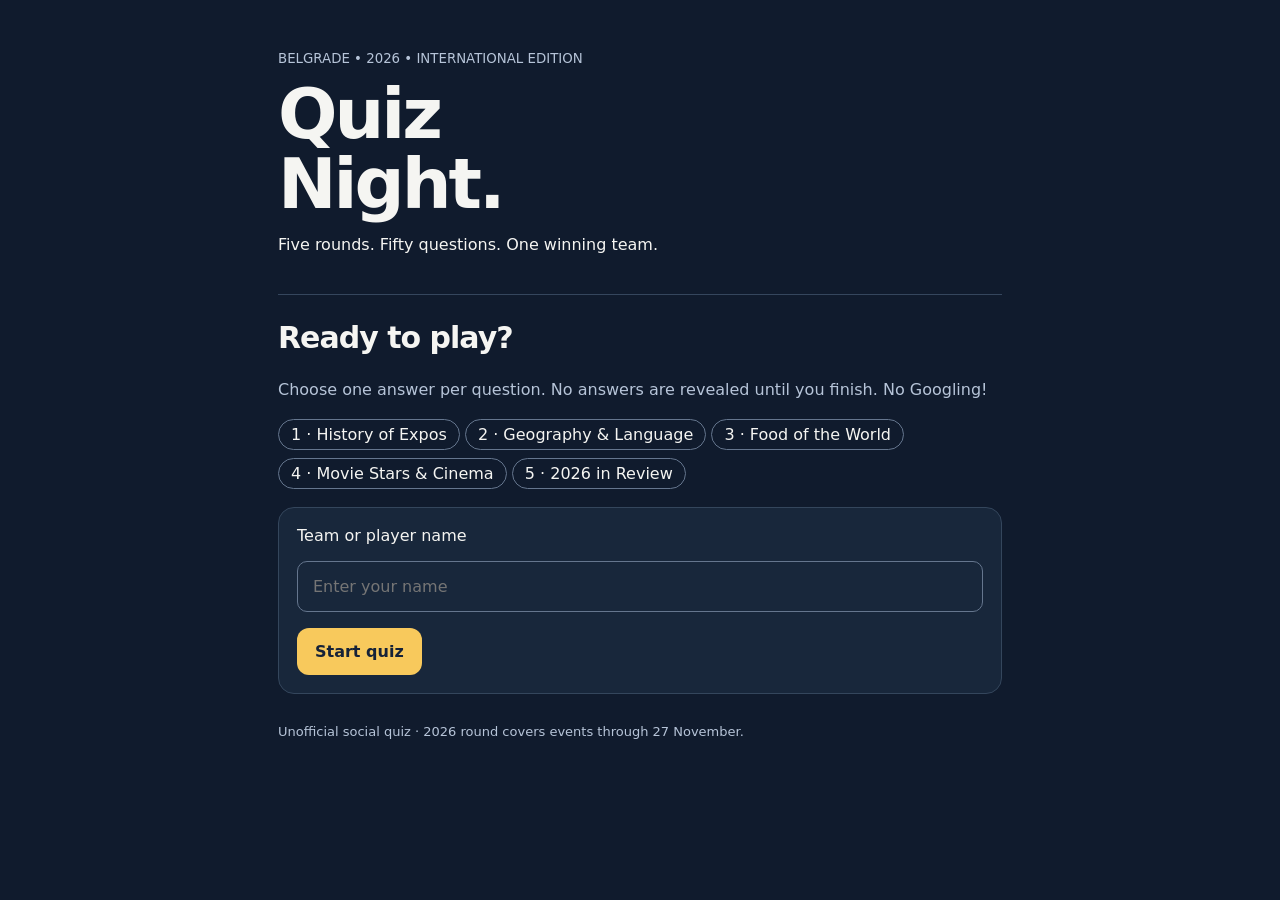
==== quiz-night/index.html @ 5191ba14 "Add standalone international quiz night web app" ====
<!doctype html><html lang="en"><meta charset="utf-8"><meta name="viewport" content="width=device-width,initial-scale=1"><title>Belgrade Quiz Night</title><style>
*{box-sizing:border-box}body{margin:0;background:#101b2d;color:#f5f5f2;font:16px system-ui,sans-serif}main{max-width:760px;margin:auto;padding:24px 18px 100px}header{border-bottom:1px solid #35465d;padding:24px 0}small,.muted{color:#b6c4d8}h1{font-size:clamp(38px,8vw,70px);line-height:1;margin:12px 0;letter-spacing:-3px}h2{font-size:30px;letter-spacing:-1px}h3{font-size:19px}button,input{font:inherit}button{cursor:pointer;border:0;border-radius:12px;padding:14px 18px;background:#f8c95c;color:#162238;font-weight:700}button.secondary{background:#263951;color:white}button:disabled{opacity:.45;cursor:not-allowed}input[type=text]{width:100%;padding:15px;border-radius:10px;border:1px solid #65768e;background:#18273b;color:white}article{background:#18273b;border:1px solid #34465c;border-radius:16px;padding:18px;margin:14px 0}label.option{display:flex;gap:12px;align-items:center;padding:12px;border:1px solid #3a4e66;border-radius:10px;margin:9px 0;cursor:pointer}label.option:has(input:checked){background:#32546d;border-color:#f8c95c}input[type=radio]{accent-color:#f8c95c;width:20px;height:20px;flex-shrink:0}nav{display:flex;justify-content:space-between;gap:12px;margin-top:24px}progress{width:100%;height:12px;accent-color:#f8c95c}.score{font-size:68px;font-weight:800;color:#f8c95c}.pill{display:inline-block;border:1px solid #65768e;border-radius:20px;padding:5px 12px;margin:4px 0}.correct{color:#8ee6b2}.wrong{color:#ffadad}footer{margin-top:30px;color:#b6c4d8;font-size:13px}a{color:#f8c95c}</style><main><header><small> BELGRADE • 2026 • INTERNATIONAL EDITION</small><h1>Quiz<br>Night.</h1><p>Five rounds. Fifty questions. One winning team.</p></header><div id="app"></div><footer>Unofficial social quiz · 2026 round covers events through 27 November.</footer></main><script>
const rounds=[["History of Expos",[["Which city hosted the Great Exhibition of 1851?","Paris","London","Vienna","Berlin",1],["Which landmark was built for the 1889 Paris exposition?","Arc de Triomphe","Sacré-Cœur","Eiffel Tower","Louvre Pyramid",2],["The original Ferris wheel debuted at which 1893 fair?","Chicago","New York","Boston","Philadelphia",0],["Which city hosted Expo 67?","Toronto","Vancouver","Ottawa","Montreal",3],["Which structure was built for Expo 58 in Brussels?","Space Needle","Atomium","Unisphere","CN Tower",1],["Which city hosted the first World Expo in Asia in 1970?","Tokyo","Seoul","Osaka","Shanghai",2],["Which city hosted the World Expo in 2010?","Shanghai","Beijing","Singapore","Hong Kong",0],["What was the central theme of Expo 2015 Milan?","Future mobility","Oceans","Digital cities","Feeding the Planet, Energy for Life",3],["Expo 2020 Dubai actually opened in which year?","2019","2021","2022","2023",1],["Which city is hosting the 2027 Specialised Expo?","Riyadh","Busan","Belgrade","Rome",2]]],["Geography & Language",[["What is the capital of Kazakhstan?","Astana","Almaty","Tashkent","Bishkek",0],["Which river flows through Vienna, Bratislava, Budapest and Belgrade?","Rhine","Elbe","Danube","Vistula",2],["Which country has Portuguese as its official language?","Argentina","Brazil","Chile","Colombia",1],["What does the Serbian word 'hvala' mean?","Hello","Goodbye","Please","Thank you",3],["Which country completely surrounds Lesotho?","Namibia","Botswana","South Africa","Mozambique",2],["Which language is primarily spoken in Iran?","Persian","Arabic","Turkish","Urdu",0],["Which continent has the most sovereign countries?","Asia","Africa","Europe","South America",1],["What is the capital of New Zealand?","Auckland","Christchurch","Dunedin","Wellington",3],["Which country has coastlines on both the Atlantic and Mediterranean?","Austria","Switzerland","Morocco","Hungary",2],["In which language does 'gracias' mean thank you?","Spanish","Italian","Greek","German",0]]],["Food of the World",[["Which country is associated with the dish khachapuri?","Armenia","Georgia","Turkey","Greece",1],["What is the main ingredient in hummus?","Lentils","White beans","Chickpeas","Peas",2],["Which country is the home of traditional pho?","Vietnam","Thailand","Laos","Malaysia",0],["Which cheese is traditionally used in a Greek salad?","Halloumi","Ricotta","Manchego","Feta",3],["What is the principal ingredient of Japanese miso paste?","Sesame seeds","Soybeans","Rice noodles","Seaweed",1],["Which country is associated with poutine?","Belgium","USA","Canada","France",2],["What type of food is ajvar?","Roasted pepper relish","Sweet pastry","Noodle soup","Cured sausage",0],["Which spice gives many paellas their characteristic golden colour?","Cumin","Paprika","Cinnamon","Saffron",3],["What is the principal ingredient of guacamole?","Tomato","Avocado","Cucumber","Courgette",1],["What is the traditional protein in a classic Peruvian ceviche?","Beef","Chicken","Raw fish","Pork",2]]],["Movie Stars & Cinema",[["Who directed Jurassic Park (1993)?","Steven Spielberg","James Cameron","Ridley Scott","George Lucas",0],["Who played Maximus in Gladiator (2000)?","Brad Pitt","Russell Crowe","Hugh Jackman","Gerard Butler",1],["Which film won Best Picture at the 2020 Oscars?","1917","Joker","Once Upon a Time in Hollywood","Parasite",3],["Which actor played the title character in the 2023 film Oppenheimer?","Matt Damon","Robert Downey Jr.","Cillian Murphy","Christian Bale",2],["Which fictional country appears in Black Panther?","Wakanda","Genovia","Sokovia","Latveria",0],["Who directed The Grand Budapest Hotel?","Christopher Nolan","Wes Anderson","David Fincher","Tim Burton",1],["Which actress played Mia in La La Land?","Jennifer Lawrence","Margot Robbie","Anne Hathaway","Emma Stone",3],["Which film features the fictional hotel called the Overlook?","Psycho","The Exorcist","The Shining","Misery",2],["Who played Jack Dawson in Titanic?","Leonardo DiCaprio","Tom Cruise","Matt Damon","Ben Affleck",0],["Which film features the song 'My Heart Will Go On'?","The Bodyguard","Titanic","Pretty Woman","Ghost",1]]],["2026 in Review",[["Which country hosted the 2026 Winter Olympics?","France","Switzerland","Italy","Austria",2],["Which UK city hosted the 2026 Commonwealth Games?","Glasgow","Birmingham","Manchester","Cardiff",0],["The USA marked how many years since the Declaration of Independence on 4 July 2026?","200","225","275","250",3],["Which NASA mission sent astronauts around the Moon in April 2026?","Artemis I","Artemis II","Artemis III","Apollo 18",1],["Which three countries hosted the men's FIFA World Cup in 2026?","Spain, Portugal, Morocco","USA, Brazil, Argentina","USA, Canada, Mexico","UK, Ireland, France",2],["How many teams competed at the expanded 2026 men's FIFA World Cup?","48","32","40","64",0],["Which nation won the 2026 men's FIFA World Cup?","Argentina","Brazil","France","Spain",3],["Which European country was in the path of totality of the 12 August 2026 solar eclipse?","Germany","Spain","Poland","Greece",1],["Which Canadian astronaut flew on Artemis II?","Chris Hadfield","David Saint-Jacques","Jeremy Hansen","Marc Garneau",2],["Which US state hosted the launch of Artemis II?","Florida","Texas","California","Virginia",0]]]];
const app=document.getElementById('app'), key='belgrade-quiz-night-v1';let state={name:'',answers:{},round:-1,done:false};try{let s=JSON.parse(localStorage.getItem(key));if(s)state=s}catch{};const save=()=>{try{localStorage.setItem(key,JSON.stringify(state))}catch{}};const count=()=>Object.keys(state.answers).length;const go=r=>{state.round=r;save();render();window.scrollTo(0,0)};const esc=s=>String(s).replace(/[&<>"']/g,c=>({'&':'&amp;','<':'&lt;','>':'&gt;','"':'&quot;',"'":'&#39;'}[c]));function score(){return rounds.map((r,i)=>r[1].reduce((n,q,j)=>n+(state.answers[i+'-'+j]===q[5]?1:0),0))}
function render(){if(state.done){const scores=score(),total=scores.reduce((a,b)=>a+b,0);app.innerHTML='<h2>Results · '+esc(state.name)+'</h2><div class="score">'+total+'/50</div>'+rounds.map((r,i)=>'<article>'+esc(r[0])+' <strong style="float:right">'+scores[i]+'/10</strong></article>').join('')+'<button id="share">Share score with host</button> <button class="secondary" id="review">Review answers</button><div id="details"></div>';document.getElementById('share').onclick=async()=>{let t='Quiz Night | '+state.name+' | '+total+'/50\n'+rounds.map((r,i)=>r[0]+': '+scores[i]+'/10').join('\n');try{if(navigator.share){await navigator.share({text:t})}else{await navigator.clipboard.writeText(t);alert('Score copied — send it to the host.')}}catch{prompt('Copy your score:',t)}};document.getElementById('review').onclick=()=>{document.getElementById('details').innerHTML=rounds.map((r,i)=>'<h2>'+esc(r[0])+'</h2>'+r[1].map((q,j)=>'<article><b>'+esc(q[0])+'</b><p class="'+(state.answers[i+'-'+j]===q[5]?'correct':'wrong')+'">Your answer: '+esc(q[1+state.answers[i+'-'+j]]??'Unanswered')+'</p><p>Correct answer: '+esc(q[1+q[5]])+'</p></article>').join('')).join('')};return}
if(state.round<0){app.innerHTML='<h2>Ready to play?</h2><p class="muted">Choose one answer per question. No answers are revealed until you finish. No Googling!</p>'+rounds.map((r,i)=>'<div class="pill">'+(i+1)+' · '+esc(r[0])+'</div>').join(' ')+'<article><label for="team">Team or player name</label><p><input type="text" id="team" maxlength="70" placeholder="Enter your name" value="'+esc(state.name)+'"></p><button id="start">Start quiz</button></article>';document.getElementById('start').onclick=()=>{let n=document.getElementById('team').value.trim();if(!n){document.getElementById('team').focus();return}state.name=n;go(0)};return}
let i=state.round,r=rounds[i];app.innerHTML='<p class="muted">ROUND '+(i+1)+' / 5 · <span id="count">'+count()+'</span> / 50 answered</p><progress id="progress" max="50" value="'+count()+'"></progress><h2>'+esc(r[0])+'</h2>'+r[1].map((q,j)=>'<article><h3>'+(i*10+j+1)+'. '+esc(q[0])+'</h3>'+q.slice(1,5).map((a,k)=>'<label class="option"><input type="radio" name="q'+j+'" data-key="'+i+'-'+j+'" value="'+k+'" '+(state.answers[i+'-'+j]===k?'checked':'')+'><span>'+esc(a)+'</span></label>').join('')+'</article>').join('')+'<nav><button class="secondary" id="back">Back</button><button id="next">'+(i===4?'Submit quiz':'Next round')+'</button></nav><p id="error" role="alert" class="wrong"></p>';app.querySelectorAll('input[type=radio]').forEach(el=>el.onchange=()=>{state.answers[el.dataset.key]=Number(el.value);save();document.getElementById('count').textContent=count();document.getElementById('progress').value=count()});document.getElementById('back').onclick=()=>go(i-1);document.getElementById('next').onclick=()=>{if(r[1].some((q,j)=>state.answers[i+'-'+j]===undefined)){document.getElementById('error').textContent='Please answer all ten questions in this round.';return}if(i<4)go(i+1);else if(count()===50){state.done=true;save();render();window.scrollTo(0,0)}else{document.getElementById('error').textContent='Please complete all rounds.'}}}
render();</script></html>
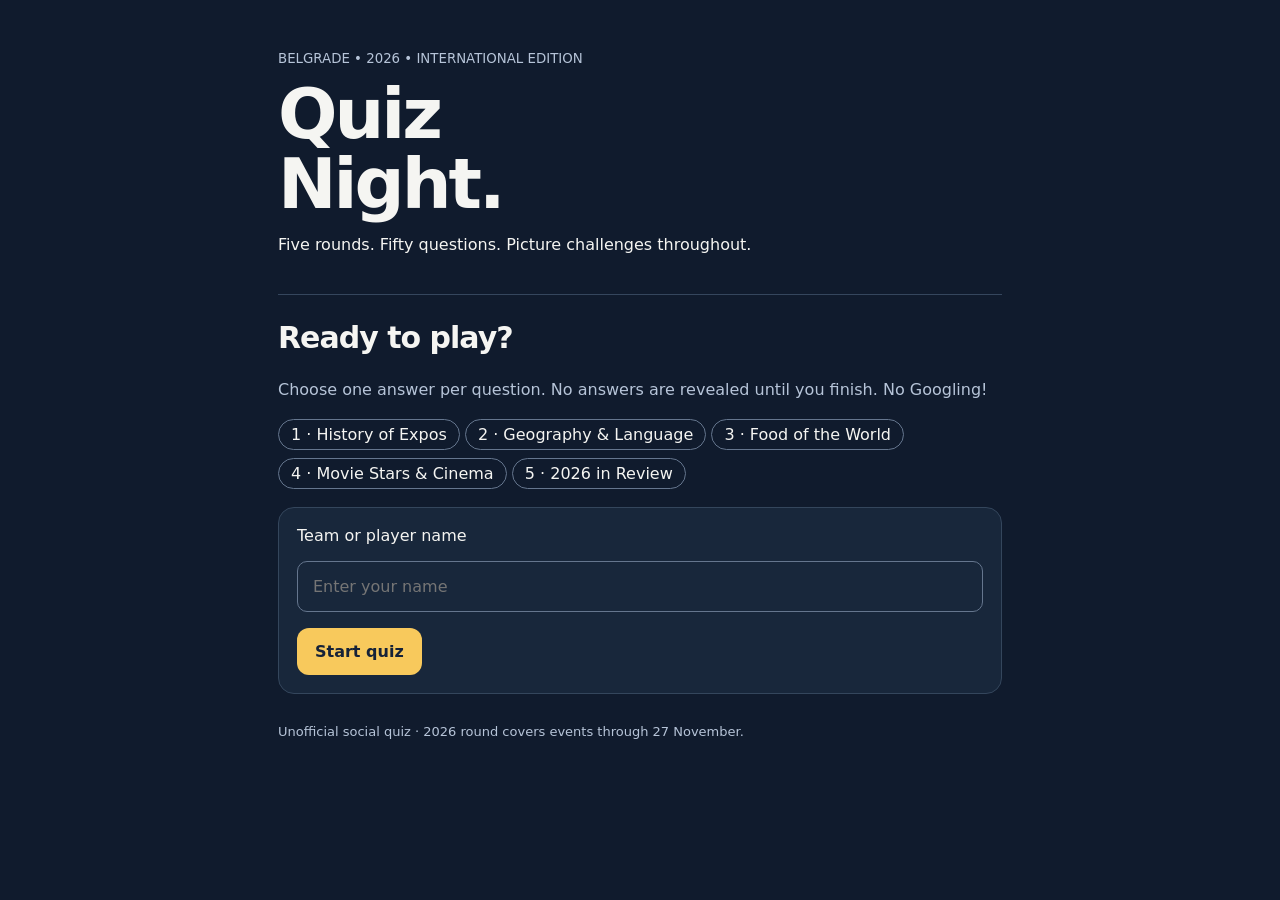
==== commit 5a1fad4e: "Add mixed visual questions across all five rounds" ====
--- a/quiz-night/index.html
+++ b/quiz-night/index.html
@@ -1,8 +1,8 @@
 <!doctype html><html lang="en"><meta charset="utf-8"><meta name="viewport" content="width=device-width,initial-scale=1"><title>Belgrade Quiz Night</title><style>
-*{box-sizing:border-box}body{margin:0;background:#101b2d;color:#f5f5f2;font:16px system-ui,sans-serif}main{max-width:760px;margin:auto;padding:24px 18px 100px}header{border-bottom:1px solid #35465d;padding:24px 0}small,.muted{color:#b6c4d8}h1{font-size:clamp(38px,8vw,70px);line-height:1;margin:12px 0;letter-spacing:-3px}h2{font-size:30px;letter-spacing:-1px}h3{font-size:19px}button,input{font:inherit}button{cursor:pointer;border:0;border-radius:12px;padding:14px 18px;background:#f8c95c;color:#162238;font-weight:700}button.secondary{background:#263951;color:white}button:disabled{opacity:.45;cursor:not-allowed}input[type=text]{width:100%;padding:15px;border-radius:10px;border:1px solid #65768e;background:#18273b;color:white}article{background:#18273b;border:1px solid #34465c;border-radius:16px;padding:18px;margin:14px 0}label.option{display:flex;gap:12px;align-items:center;padding:12px;border:1px solid #3a4e66;border-radius:10px;margin:9px 0;cursor:pointer}label.option:has(input:checked){background:#32546d;border-color:#f8c95c}input[type=radio]{accent-color:#f8c95c;width:20px;height:20px;flex-shrink:0}nav{display:flex;justify-content:space-between;gap:12px;margin-top:24px}progress{width:100%;height:12px;accent-color:#f8c95c}.score{font-size:68px;font-weight:800;color:#f8c95c}.pill{display:inline-block;border:1px solid #65768e;border-radius:20px;padding:5px 12px;margin:4px 0}.correct{color:#8ee6b2}.wrong{color:#ffadad}footer{margin-top:30px;color:#b6c4d8;font-size:13px}a{color:#f8c95c}</style><main><header><small> BELGRADE • 2026 • INTERNATIONAL EDITION</small><h1>Quiz<br>Night.</h1><p>Five rounds. Fifty questions. One winning team.</p></header><div id="app"></div><footer>Unofficial social quiz · 2026 round covers events through 27 November.</footer></main><script>
-const rounds=[["History of Expos",[["Which city hosted the Great Exhibition of 1851?","Paris","London","Vienna","Berlin",1],["Which landmark was built for the 1889 Paris exposition?","Arc de Triomphe","Sacré-Cœur","Eiffel Tower","Louvre Pyramid",2],["The original Ferris wheel debuted at which 1893 fair?","Chicago","New York","Boston","Philadelphia",0],["Which city hosted Expo 67?","Toronto","Vancouver","Ottawa","Montreal",3],["Which structure was built for Expo 58 in Brussels?","Space Needle","Atomium","Unisphere","CN Tower",1],["Which city hosted the first World Expo in Asia in 1970?","Tokyo","Seoul","Osaka","Shanghai",2],["Which city hosted the World Expo in 2010?","Shanghai","Beijing","Singapore","Hong Kong",0],["What was the central theme of Expo 2015 Milan?","Future mobility","Oceans","Digital cities","Feeding the Planet, Energy for Life",3],["Expo 2020 Dubai actually opened in which year?","2019","2021","2022","2023",1],["Which city is hosting the 2027 Specialised Expo?","Riyadh","Busan","Belgrade","Rome",2]]],["Geography & Language",[["What is the capital of Kazakhstan?","Astana","Almaty","Tashkent","Bishkek",0],["Which river flows through Vienna, Bratislava, Budapest and Belgrade?","Rhine","Elbe","Danube","Vistula",2],["Which country has Portuguese as its official language?","Argentina","Brazil","Chile","Colombia",1],["What does the Serbian word 'hvala' mean?","Hello","Goodbye","Please","Thank you",3],["Which country completely surrounds Lesotho?","Namibia","Botswana","South Africa","Mozambique",2],["Which language is primarily spoken in Iran?","Persian","Arabic","Turkish","Urdu",0],["Which continent has the most sovereign countries?","Asia","Africa","Europe","South America",1],["What is the capital of New Zealand?","Auckland","Christchurch","Dunedin","Wellington",3],["Which country has coastlines on both the Atlantic and Mediterranean?","Austria","Switzerland","Morocco","Hungary",2],["In which language does 'gracias' mean thank you?","Spanish","Italian","Greek","German",0]]],["Food of the World",[["Which country is associated with the dish khachapuri?","Armenia","Georgia","Turkey","Greece",1],["What is the main ingredient in hummus?","Lentils","White beans","Chickpeas","Peas",2],["Which country is the home of traditional pho?","Vietnam","Thailand","Laos","Malaysia",0],["Which cheese is traditionally used in a Greek salad?","Halloumi","Ricotta","Manchego","Feta",3],["What is the principal ingredient of Japanese miso paste?","Sesame seeds","Soybeans","Rice noodles","Seaweed",1],["Which country is associated with poutine?","Belgium","USA","Canada","France",2],["What type of food is ajvar?","Roasted pepper relish","Sweet pastry","Noodle soup","Cured sausage",0],["Which spice gives many paellas their characteristic golden colour?","Cumin","Paprika","Cinnamon","Saffron",3],["What is the principal ingredient of guacamole?","Tomato","Avocado","Cucumber","Courgette",1],["What is the traditional protein in a classic Peruvian ceviche?","Beef","Chicken","Raw fish","Pork",2]]],["Movie Stars & Cinema",[["Who directed Jurassic Park (1993)?","Steven Spielberg","James Cameron","Ridley Scott","George Lucas",0],["Who played Maximus in Gladiator (2000)?","Brad Pitt","Russell Crowe","Hugh Jackman","Gerard Butler",1],["Which film won Best Picture at the 2020 Oscars?","1917","Joker","Once Upon a Time in Hollywood","Parasite",3],["Which actor played the title character in the 2023 film Oppenheimer?","Matt Damon","Robert Downey Jr.","Cillian Murphy","Christian Bale",2],["Which fictional country appears in Black Panther?","Wakanda","Genovia","Sokovia","Latveria",0],["Who directed The Grand Budapest Hotel?","Christopher Nolan","Wes Anderson","David Fincher","Tim Burton",1],["Which actress played Mia in La La Land?","Jennifer Lawrence","Margot Robbie","Anne Hathaway","Emma Stone",3],["Which film features the fictional hotel called the Overlook?","Psycho","The Exorcist","The Shining","Misery",2],["Who played Jack Dawson in Titanic?","Leonardo DiCaprio","Tom Cruise","Matt Damon","Ben Affleck",0],["Which film features the song 'My Heart Will Go On'?","The Bodyguard","Titanic","Pretty Woman","Ghost",1]]],["2026 in Review",[["Which country hosted the 2026 Winter Olympics?","France","Switzerland","Italy","Austria",2],["Which UK city hosted the 2026 Commonwealth Games?","Glasgow","Birmingham","Manchester","Cardiff",0],["The USA marked how many years since the Declaration of Independence on 4 July 2026?","200","225","275","250",3],["Which NASA mission sent astronauts around the Moon in April 2026?","Artemis I","Artemis II","Artemis III","Apollo 18",1],["Which three countries hosted the men's FIFA World Cup in 2026?","Spain, Portugal, Morocco","USA, Brazil, Argentina","USA, Canada, Mexico","UK, Ireland, France",2],["How many teams competed at the expanded 2026 men's FIFA World Cup?","48","32","40","64",0],["Which nation won the 2026 men's FIFA World Cup?","Argentina","Brazil","France","Spain",3],["Which European country was in the path of totality of the 12 August 2026 solar eclipse?","Germany","Spain","Poland","Greece",1],["Which Canadian astronaut flew on Artemis II?","Chris Hadfield","David Saint-Jacques","Jeremy Hansen","Marc Garneau",2],["Which US state hosted the launch of Artemis II?","Florida","Texas","California","Virginia",0]]]];
-const app=document.getElementById('app'), key='belgrade-quiz-night-v1';let state={name:'',answers:{},round:-1,done:false};try{let s=JSON.parse(localStorage.getItem(key));if(s)state=s}catch{};const save=()=>{try{localStorage.setItem(key,JSON.stringify(state))}catch{}};const count=()=>Object.keys(state.answers).length;const go=r=>{state.round=r;save();render();window.scrollTo(0,0)};const esc=s=>String(s).replace(/[&<>"']/g,c=>({'&':'&amp;','<':'&lt;','>':'&gt;','"':'&quot;',"'":'&#39;'}[c]));function score(){return rounds.map((r,i)=>r[1].reduce((n,q,j)=>n+(state.answers[i+'-'+j]===q[5]?1:0),0))}
-function render(){if(state.done){const scores=score(),total=scores.reduce((a,b)=>a+b,0);app.innerHTML='<h2>Results · '+esc(state.name)+'</h2><div class="score">'+total+'/50</div>'+rounds.map((r,i)=>'<article>'+esc(r[0])+' <strong style="float:right">'+scores[i]+'/10</strong></article>').join('')+'<button id="share">Share score with host</button> <button class="secondary" id="review">Review answers</button><div id="details"></div>';document.getElementById('share').onclick=async()=>{let t='Quiz Night | '+state.name+' | '+total+'/50\n'+rounds.map((r,i)=>r[0]+': '+scores[i]+'/10').join('\n');try{if(navigator.share){await navigator.share({text:t})}else{await navigator.clipboard.writeText(t);alert('Score copied — send it to the host.')}}catch{prompt('Copy your score:',t)}};document.getElementById('review').onclick=()=>{document.getElementById('details').innerHTML=rounds.map((r,i)=>'<h2>'+esc(r[0])+'</h2>'+r[1].map((q,j)=>'<article><b>'+esc(q[0])+'</b><p class="'+(state.answers[i+'-'+j]===q[5]?'correct':'wrong')+'">Your answer: '+esc(q[1+state.answers[i+'-'+j]]??'Unanswered')+'</p><p>Correct answer: '+esc(q[1+q[5]])+'</p></article>').join('')).join('')};return}
+*{box-sizing:border-box}body{margin:0;background:#101b2d;color:#f5f5f2;font:16px system-ui,sans-serif}main{max-width:760px;margin:auto;padding:24px 18px 100px}header{border-bottom:1px solid #35465d;padding:24px 0}small,.muted{color:#b6c4d8}h1{font-size:clamp(38px,8vw,70px);line-height:1;margin:12px 0;letter-spacing:-3px}h2{font-size:30px;letter-spacing:-1px}h3{font-size:19px}button,input{font:inherit}button{cursor:pointer;border:0;border-radius:12px;padding:14px 18px;background:#f8c95c;color:#162238;font-weight:700}button.secondary{background:#263951;color:white}button:disabled{opacity:.45;cursor:not-allowed}input[type=text]{width:100%;padding:15px;border-radius:10px;border:1px solid #65768e;background:#18273b;color:white}article{background:#18273b;border:1px solid #34465c;border-radius:16px;padding:18px;margin:14px 0}label.option{display:flex;gap:12px;align-items:center;padding:12px;border:1px solid #3a4e66;border-radius:10px;margin:9px 0;cursor:pointer}label.option:has(input:checked){background:#32546d;border-color:#f8c95c}input[type=radio]{accent-color:#f8c95c;width:20px;height:20px;flex-shrink:0}nav{display:flex;justify-content:space-between;gap:12px;margin-top:24px}progress{width:100%;height:12px;accent-color:#f8c95c}.score{font-size:68px;font-weight:800;color:#f8c95c}.pill{display:inline-block;border:1px solid #65768e;border-radius:20px;padding:5px 12px;margin:4px 0}.correct{color:#8ee6b2}.wrong{color:#ffadad}footer{margin-top:30px;color:#b6c4d8;font-size:13px}a{color:#f8c95c}.question-image{width:100%;max-height:340px;object-fit:contain;border-radius:12px;background:#e8edf1;margin:4px 0 14px;display:block}.image-note{font-size:12px;color:#b6c4d8}</style><main><header><small> BELGRADE • 2026 • INTERNATIONAL EDITION</small><h1>Quiz<br>Night.</h1><p>Five rounds. Fifty questions. Picture challenges throughout.</p></header><div id="app"></div><footer>Unofficial social quiz · 2026 round covers events through 27 November.</footer></main><script>
+const rounds=[["History of Expos",[["Widely regarded as the first World Expo, the Great Exhibition of 1851 took place in which city?","Paris","London","Vienna","Berlin",1],["This landmark was built for the 1889 Paris Expo. What is it?","Arc de Triomphe","Sacré-Cœur","Eiffel Tower","Berlin TV Tower",2,"data:image/svg+xml,%3Csvg%20xmlns%3D%22http%3A%2F%2Fwww.w3.org%2F2000%2Fsvg%22%20width%3D%22640%22%20height%3D%22360%22%20viewBox%3D%220%200%20640%20360%22%3E%3Crect%20width%3D%22640%22%20height%3D%22360%22%20fill%3D%22%23e8edf1%22%2F%3E%3Cpath%20d%3D%22M320%2022%20L315%20112%20Q294%20231%20235%20330%20L281%20330%20Q320%20256%20359%20330%20L405%20330%20Q346%20231%20325%20112%20Z%22%20fill%3D%22%234b5563%22%2F%3E%3Cg%20stroke%3D%22%234b5563%22%20stroke-width%3D%2210%22%3E%3Cpath%20d%3D%22M292%20185H348M268%20248H372M248%20286H392%22%2F%3E%3C%2Fg%3E%3Cg%20stroke%3D%22%239ca3af%22%20stroke-width%3D%223%22%3E%3Cpath%20d%3D%22M300%20156L342%20185%20280%20248%20371%20286M340%20156L298%20185%20360%20248%20269%20286%22%2F%3E%3C%2Fg%3E%3C%2Fsvg%3E","Silhouette of a tall lattice landmark."],["At the 1893 Chicago World Expo, Nikola Tesla and Westinghouse demonstrated which electricity system?","Direct current (DC)","Static electricity","Alternating current (AC)","Solar photovoltaics",2],["In which city did the Kingdom of Serbia make its international exhibition debut in 1885?","Paris","Vienna","Brussels","Antwerp",3],["Which World Expo featured this structure?","Seattle 1962","Brussels 1958","Montreal 1967","New York 1964",1,"data:image/svg+xml,%3Csvg%20xmlns%3D%22http%3A%2F%2Fwww.w3.org%2F2000%2Fsvg%22%20width%3D%22640%22%20height%3D%22360%22%20viewBox%3D%220%200%20640%20360%22%3E%3Crect%20width%3D%22640%22%20height%3D%22360%22%20fill%3D%22%23e8edf1%22%2F%3E%3Cg%20stroke%3D%22%239aa6b2%22%20stroke-width%3D%2216%22%3E%3Cline%20x1%3D%22320%22%20y1%3D%2260%22%20x2%3D%22320%22%20y2%3D%22175%22%2F%3E%3Cline%20x1%3D%22320%22%20y1%3D%22175%22%20x2%3D%22200%22%20y2%3D%22115%22%2F%3E%3Cline%20x1%3D%22320%22%20y1%3D%22175%22%20x2%3D%22440%22%20y2%3D%22115%22%2F%3E%3Cline%20x1%3D%22320%22%20y1%3D%22175%22%20x2%3D%22200%22%20y2%3D%22245%22%2F%3E%3Cline%20x1%3D%22320%22%20y1%3D%22175%22%20x2%3D%22440%22%20y2%3D%22245%22%2F%3E%3Cline%20x1%3D%22320%22%20y1%3D%22175%22%20x2%3D%22320%22%20y2%3D%22300%22%2F%3E%3Cline%20x1%3D%22200%22%20y1%3D%22115%22%20x2%3D%22440%22%20y2%3D%22115%22%2F%3E%3Cline%20x1%3D%22200%22%20y1%3D%22245%22%20x2%3D%22440%22%20y2%3D%22245%22%2F%3E%3Cline%20x1%3D%22200%22%20y1%3D%22115%22%20x2%3D%22200%22%20y2%3D%22245%22%2F%3E%3Cline%20x1%3D%22440%22%20y1%3D%22115%22%20x2%3D%22440%22%20y2%3D%22245%22%2F%3E%3C%2Fg%3E%3Cg%20fill%3D%22%23dbe3eb%22%20stroke%3D%22%23657584%22%20stroke-width%3D%223%22%3E%3Ccircle%20cx%3D%22320%22%20cy%3D%2260%22%20r%3D%2229%22%2F%3E%3Ccircle%20cx%3D%22320%22%20cy%3D%22175%22%20r%3D%2229%22%2F%3E%3Ccircle%20cx%3D%22200%22%20cy%3D%22115%22%20r%3D%2229%22%2F%3E%3Ccircle%20cx%3D%22440%22%20cy%3D%22115%22%20r%3D%2229%22%2F%3E%3Ccircle%20cx%3D%22200%22%20cy%3D%22245%22%20r%3D%2229%22%2F%3E%3Ccircle%20cx%3D%22440%22%20cy%3D%22245%22%20r%3D%2229%22%2F%3E%3Ccircle%20cx%3D%22320%22%20cy%3D%22300%22%20r%3D%2229%22%2F%3E%3Ccircle%20cx%3D%22260%22%20cy%3D%22145%22%20r%3D%2229%22%2F%3E%3Ccircle%20cx%3D%22380%22%20cy%3D%22210%22%20r%3D%2229%22%2F%3E%3C%2Fg%3E%3C%2Fsvg%3E","Stylised silver spheres connected by tubes."],["Which city hosted the first World Expo in Asia in 1970?","Tokyo","Seoul","Osaka","Shanghai",2],["Serbia's pavilion at the 1900 Paris Expo was designed to resemble what?","A Serbian-Byzantine church","A medieval fortress","A railway station","A royal palace",0],["What was the central theme of Expo 2015 Milan?","Future mobility","Oceans","Digital cities","Feeding the Planet, Energy for Life",3],["Expo 2020 Dubai actually opened in which year?","2019","2021","2022","2023",1],["What is the official theme of Expo 2027 Belgrade?","Connecting Minds, Creating the Future","Designing Future Society for Our Lives","Play for Humanity: Sport and Music for All","Feeding the Planet, Energy for Life",2]]],["Geography & Language",[["Which country does this flag represent?","Kazakhstan","Uzbekistan","Kyrgyzstan","Turkmenistan",0,"data:image/svg+xml,%3Csvg%20xmlns%3D%22http%3A%2F%2Fwww.w3.org%2F2000%2Fsvg%22%20width%3D%22640%22%20height%3D%22360%22%20viewBox%3D%220%200%20640%20360%22%3E%3Crect%20width%3D%22640%22%20height%3D%22360%22%20fill%3D%22%2300abc2%22%2F%3E%3Ccircle%20cx%3D%22350%22%20cy%3D%22142%22%20r%3D%2247%22%20fill%3D%22%23ffce35%22%2F%3E%3Cg%20stroke%3D%22%23ffce35%22%20stroke-width%3D%225%22%3E%3Cpath%20d%3D%22M350%2088V78%22%20transform%3D%22rotate(0%20350%20142)%22%2F%3E%3Cpath%20d%3D%22M350%2088V78%22%20transform%3D%22rotate(11.25%20350%20142)%22%2F%3E%3Cpath%20d%3D%22M350%2088V78%22%20transform%3D%22rotate(22.5%20350%20142)%22%2F%3E%3Cpath%20d%3D%22M350%2088V78%22%20transform%3D%22rotate(33.75%20350%20142)%22%2F%3E%3Cpath%20d%3D%22M350%2088V78%22%20transform%3D%22rotate(45%20350%20142)%22%2F%3E%3Cpath%20d%3D%22M350%2088V78%22%20transform%3D%22rotate(56.25%20350%20142)%22%2F%3E%3Cpath%20d%3D%22M350%2088V78%22%20transform%3D%22rotate(67.5%20350%20142)%22%2F%3E%3Cpath%20d%3D%22M350%2088V78%22%20transform%3D%22rotate(78.75%20350%20142)%22%2F%3E%3Cpath%20d%3D%22M350%2088V78%22%20transform%3D%22rotate(90%20350%20142)%22%2F%3E%3Cpath%20d%3D%22M350%2088V78%22%20transform%3D%22rotate(101.25%20350%20142)%22%2F%3E%3Cpath%20d%3D%22M350%2088V78%22%20transform%3D%22rotate(112.5%20350%20142)%22%2F%3E%3Cpath%20d%3D%22M350%2088V78%22%20transform%3D%22rotate(123.75%20350%20142)%22%2F%3E%3Cpath%20d%3D%22M350%2088V78%22%20transform%3D%22rotate(135%20350%20142)%22%2F%3E%3Cpath%20d%3D%22M350%2088V78%22%20transform%3D%22rotate(146.25%20350%20142)%22%2F%3E%3Cpath%20d%3D%22M350%2088V78%22%20transform%3D%22rotate(157.5%20350%20142)%22%2F%3E%3Cpath%20d%3D%22M350%2088V78%22%20transform%3D%22rotate(168.75%20350%20142)%22%2F%3E%3Cpath%20d%3D%22M350%2088V78%22%20transform%3D%22rotate(180%20350%20142)%22%2F%3E%3Cpath%20d%3D%22M350%2088V78%22%20transform%3D%22rotate(191.25%20350%20142)%22%2F%3E%3Cpath%20d%3D%22M350%2088V78%22%20transform%3D%22rotate(202.5%20350%20142)%22%2F%3E%3Cpath%20d%3D%22M350%2088V78%22%20transform%3D%22rotate(213.75%20350%20142)%22%2F%3E%3Cpath%20d%3D%22M350%2088V78%22%20transform%3D%22rotate(225%20350%20142)%22%2F%3E%3Cpath%20d%3D%22M350%2088V78%22%20transform%3D%22rotate(236.25%20350%20142)%22%2F%3E%3Cpath%20d%3D%22M350%2088V78%22%20transform%3D%22rotate(247.5%20350%20142)%22%2F%3E%3Cpath%20d%3D%22M350%2088V78%22%20transform%3D%22rotate(258.75%20350%20142)%22%2F%3E%3Cpath%20d%3D%22M350%2088V78%22%20transform%3D%22rotate(270%20350%20142)%22%2F%3E%3Cpath%20d%3D%22M350%2088V78%22%20transform%3D%22rotate(281.25%20350%20142)%22%2F%3E%3Cpath%20d%3D%22M350%2088V78%22%20transform%3D%22rotate(292.5%20350%20142)%22%2F%3E%3Cpath%20d%3D%22M350%2088V78%22%20transform%3D%22rotate(303.75%20350%20142)%22%2F%3E%3Cpath%20d%3D%22M350%2088V78%22%20transform%3D%22rotate(315%20350%20142)%22%2F%3E%3Cpath%20d%3D%22M350%2088V78%22%20transform%3D%22rotate(326.25%20350%20142)%22%2F%3E%3Cpath%20d%3D%22M350%2088V78%22%20transform%3D%22rotate(337.5%20350%20142)%22%2F%3E%3Cpath%20d%3D%22M350%2088V78%22%20transform%3D%22rotate(348.75%20350%20142)%22%2F%3E%3C%2Fg%3E%3Cpath%20d%3D%22M248%20209%20Q300%20246%20350%20219%20Q400%20246%20452%20209%20Q398%20277%20350%20252%20Q302%20277%20248%20209Z%22%20fill%3D%22%23ffce35%22%2F%3E%3Cpath%20d%3D%22M45%2010V350%22%20stroke%3D%22%23ffce35%22%20stroke-width%3D%2212%22%2F%3E%3C%2Fsvg%3E","Turquoise flag with gold sun, eagle and ornament."],["Which river flows through Vienna, Bratislava, Budapest and Belgrade?","Rhine","Elbe","Danube","Vistula",2],["Which country has Portuguese as its official language?","Argentina","Brazil","Chile","Colombia",1],["What does the Serbian word shown here mean?","Hello","Goodbye","Please","Thank you",3,"data:image/svg+xml,%3Csvg%20xmlns%3D%22http%3A%2F%2Fwww.w3.org%2F2000%2Fsvg%22%20width%3D%22640%22%20height%3D%22360%22%20viewBox%3D%220%200%20640%20360%22%3E%3Crect%20width%3D%22640%22%20height%3D%22360%22%20fill%3D%22%23e8edf1%22%2F%3E%3Ctext%20x%3D%22320%22%20y%3D%22210%22%20text-anchor%3D%22middle%22%20font-family%3D%22Arial%2Csans-serif%22%20font-size%3D%22110%22%20font-weight%3D%22bold%22%20fill%3D%22%2318273b%22%3E%D0%A5%D0%92%D0%90%D0%9B%D0%90%3C%2Ftext%3E%3C%2Fsvg%3E","Cyrillic text: ХВАЛА."],["Which country completely surrounds Lesotho?","Namibia","Botswana","South Africa","Mozambique",2],["Which language is primarily spoken in Iran?","Persian","Arabic","Turkish","Urdu",0],["Which continent has the most sovereign countries?","Asia","Africa","Europe","South America",1],["Which country uses this flag?","Australia","Fiji","Samoa","New Zealand",3,"data:image/svg+xml,%3Csvg%20xmlns%3D%22http%3A%2F%2Fwww.w3.org%2F2000%2Fsvg%22%20width%3D%22640%22%20height%3D%22360%22%20viewBox%3D%220%200%20640%20360%22%3E%3Crect%20width%3D%22640%22%20height%3D%22360%22%20fill%3D%22%23012169%22%2F%3E%3Cg%3E%3Crect%20width%3D%22280%22%20height%3D%22150%22%20fill%3D%22%23012169%22%2F%3E%3Cpath%20d%3D%22M0%200L280%20150M280%200L0%20150%22%20stroke%3D%22white%22%20stroke-width%3D%2230%22%2F%3E%3Cpath%20d%3D%22M0%200L280%20150M280%200L0%20150%22%20stroke%3D%22%23C8102E%22%20stroke-width%3D%2210%22%2F%3E%3Cpath%20d%3D%22M140%200V150M0%2075H280%22%20stroke%3D%22white%22%20stroke-width%3D%2242%22%2F%3E%3Cpath%20d%3D%22M140%200V150M0%2075H280%22%20stroke%3D%22%23C8102E%22%20stroke-width%3D%2224%22%2F%3E%3C%2Fg%3E%3Ctext%20x%3D%22470%22%20y%3D%2277%22%20text-anchor%3D%22middle%22%20font-size%3D%2260%22%20fill%3D%22white%22%3E%E2%98%85%3C%2Ftext%3E%3Ctext%20x%3D%22470%22%20y%3D%2277%22%20text-anchor%3D%22middle%22%20font-size%3D%2246%22%20fill%3D%22%23cc142b%22%3E%E2%98%85%3C%2Ftext%3E%3Ctext%20x%3D%22400%22%20y%3D%22155%22%20text-anchor%3D%22middle%22%20font-size%3D%2260%22%20fill%3D%22white%22%3E%E2%98%85%3C%2Ftext%3E%3Ctext%20x%3D%22400%22%20y%3D%22155%22%20text-anchor%3D%22middle%22%20font-size%3D%2246%22%20fill%3D%22%23cc142b%22%3E%E2%98%85%3C%2Ftext%3E%3Ctext%20x%3D%22545%22%20y%3D%22130%22%20text-anchor%3D%22middle%22%20font-size%3D%2260%22%20fill%3D%22white%22%3E%E2%98%85%3C%2Ftext%3E%3Ctext%20x%3D%22545%22%20y%3D%22130%22%20text-anchor%3D%22middle%22%20font-size%3D%2246%22%20fill%3D%22%23cc142b%22%3E%E2%98%85%3C%2Ftext%3E%3Ctext%20x%3D%22470%22%20y%3D%22268%22%20text-anchor%3D%22middle%22%20font-size%3D%2260%22%20fill%3D%22white%22%3E%E2%98%85%3C%2Ftext%3E%3Ctext%20x%3D%22470%22%20y%3D%22268%22%20text-anchor%3D%22middle%22%20font-size%3D%2246%22%20fill%3D%22%23cc142b%22%3E%E2%98%85%3C%2Ftext%3E%3C%2Fsvg%3E","Blue flag with Union Jack and four red stars."],["Which country has coastlines on both the Atlantic and Mediterranean?","Austria","Switzerland","Morocco","Hungary",2],["In which language does 'gracias' mean thank you?","Spanish","Italian","Greek","German",0]]],["Food of the World",[["Name this Georgian cheese-filled bread.","Pide","Khachapuri","Focaccia","Lahmacun",1,"https://commons.wikimedia.org/wiki/Special:FilePath/Khachapuri%20in%20Batumi.jpg?width=640","Boat-shaped bread with cheese and egg."],["What is the main ingredient in hummus?","Lentils","White beans","Chickpeas","Peas",2],["Name this noodle soup.","Pho","Ramen","Laksa","Tom yum",0,"https://commons.wikimedia.org/wiki/Special:FilePath/Pho-Beef-Noodles-2008.jpg?width=640","Bowl of rice noodles, beef, broth and herbs."],["Which cheese is traditionally used in a Greek salad?","Halloumi","Ricotta","Manchego","Feta",3],["What is the principal ingredient of Japanese miso paste?","Sesame seeds","Soybeans","Rice noodles","Seaweed",1],["What is this dish called?","Patatas bravas","Chilli cheese fries","Poutine","Curry chips",2,"https://commons.wikimedia.org/wiki/Special:FilePath/Original%20Poutine%20La%20Banquise.jpg?width=640","Fries topped with cheese curds and brown gravy."],["What type of food is ajvar?","Roasted pepper relish","Sweet pastry","Noodle soup","Cured sausage",0],["Name this rice dish.","Jambalaya","Risotto","Biryani","Paella",3,"https://commons.wikimedia.org/wiki/Special:FilePath/Paella%20de%20marisco%2001.jpg?width=640","Wide pan with yellow rice, prawns and mussels."],["What is the principal ingredient of guacamole?","Tomato","Avocado","Cucumber","Courgette",1],["What is the traditional protein in a classic Peruvian ceviche?","Beef","Chicken","Raw fish","Pork",2]]],["Movie Stars & Cinema",[["Which film franchise is represented by this illustrated prop?","Jurassic Park","Indiana Jones","King Kong","Godzilla",0,"data:image/svg+xml,%3Csvg%20xmlns%3D%22http%3A%2F%2Fwww.w3.org%2F2000%2Fsvg%22%20width%3D%22640%22%20height%3D%22360%22%20viewBox%3D%220%200%20640%20360%22%3E%3Crect%20width%3D%22640%22%20height%3D%22360%22%20fill%3D%22%23e8edf1%22%2F%3E%3Crect%20x%3D%22230%22%20y%3D%2240%22%20width%3D%22180%22%20height%3D%22280%22%20rx%3D%2210%22%20fill%3D%22%238b6139%22%2F%3E%3Crect%20x%3D%22245%22%20y%3D%2265%22%20width%3D%22150%22%20height%3D%22220%22%20rx%3D%228%22%20fill%3D%22%23e4ad42%22%2F%3E%3Cellipse%20cx%3D%22320%22%20cy%3D%22170%22%20rx%3D%2258%22%20ry%3D%2283%22%20fill%3D%22%23edb85b%22%2F%3E%3Cg%20stroke%3D%22%23312b26%22%20stroke-width%3D%224%22%20fill%3D%22none%22%3E%3Cellipse%20cx%3D%22320%22%20cy%3D%22165%22%20rx%3D%227%22%20ry%3D%2220%22%2F%3E%3Cpath%20d%3D%22M313%20150L290%20120M327%20150L350%20120M313%20165L286%20185M327%20165L354%20185M320%20184L320%20211%22%2F%3E%3Cellipse%20cx%3D%22300%22%20cy%3D%22144%22%20rx%3D%2220%22%20ry%3D%228%22%20transform%3D%22rotate(45%20300%20144)%22%2F%3E%3Cellipse%20cx%3D%22340%22%20cy%3D%22144%22%20rx%3D%2220%22%20ry%3D%228%22%20transform%3D%22rotate(-45%20340%20144)%22%2F%3E%3C%2Fg%3E%3C%2Fsvg%3E","Illustration of a mosquito trapped in amber on a cane handle."],["Who played Maximus in Gladiator (2000)?","Brad Pitt","Russell Crowe","Hugh Jackman","Gerard Butler",1],["Which film won Best Picture at the 2020 Oscars?","1917","Joker","Once Upon a Time in Hollywood","Parasite",3],["Which actor played the title character in the 2023 film Oppenheimer?","Matt Damon","Robert Downey Jr.","Cillian Murphy","Christian Bale",2],["Which film series is associated with this illustrated prop?","Star Wars","The Lord of the Rings","The Hunger Games","Pirates of the Caribbean",1,"data:image/svg+xml,%3Csvg%20xmlns%3D%22http%3A%2F%2Fwww.w3.org%2F2000%2Fsvg%22%20width%3D%22640%22%20height%3D%22360%22%20viewBox%3D%220%200%20640%20360%22%3E%3Crect%20width%3D%22640%22%20height%3D%22360%22%20fill%3D%22%23e8edf1%22%2F%3E%3Cellipse%20cx%3D%22320%22%20cy%3D%22180%22%20rx%3D%22116%22%20ry%3D%2285%22%20fill%3D%22none%22%20stroke%3D%22%23b7831e%22%20stroke-width%3D%2242%22%2F%3E%3Cellipse%20cx%3D%22320%22%20cy%3D%22172%22%20rx%3D%22116%22%20ry%3D%2285%22%20fill%3D%22none%22%20stroke%3D%22%23f8cb55%22%20stroke-width%3D%2225%22%2F%3E%3Cpath%20d%3D%22M211%20194Q320%20252%20429%20194%22%20stroke%3D%22%239a6918%22%20stroke-width%3D%224%22%20fill%3D%22none%22%2F%3E%3Cg%20fill%3D%22%23ae781b%22%20font-size%3D%2216%22%20font-family%3D%22serif%22%3E%3Ctext%20x%3D%22255%22%20y%3D%22262%22%3E%E2%97%88%20%E1%9B%89%20%E1%9A%B1%20%E1%9A%B7%20%E1%9B%9F%20%E2%97%88%3C%2Ftext%3E%3C%2Fg%3E%3C%2Fsvg%3E","Illustration of a gold ring with markings."],["Who directed The Grand Budapest Hotel?","Christopher Nolan","Wes Anderson","David Fincher","Tim Burton",1],["Which actress played Mia in La La Land?","Jennifer Lawrence","Margot Robbie","Anne Hathaway","Emma Stone",3],["Which horror film is associated with this illustrated carpet pattern?","Psycho","The Exorcist","The Shining","Misery",2,"data:image/svg+xml,%3Csvg%20xmlns%3D%22http%3A%2F%2Fwww.w3.org%2F2000%2Fsvg%22%20width%3D%22640%22%20height%3D%22360%22%20viewBox%3D%220%200%20640%20360%22%3E%3Crect%20width%3D%22640%22%20height%3D%22360%22%20fill%3D%22%239b2d16%22%2F%3E%3Cdefs%3E%3Cpattern%20id%3D%22p%22%20width%3D%22120%22%20height%3D%22104%22%20patternUnits%3D%22userSpaceOnUse%22%3E%3Cpath%20d%3D%22M30%200H90L120%2052%2090%20104H30L0%2052Z%22%20fill%3D%22%23e87d1b%22%20stroke%3D%22%23562b23%22%20stroke-width%3D%2215%22%2F%3E%3Cpath%20d%3D%22M40%2020H80L98%2052%2080%2084H40L22%2052Z%22%20fill%3D%22%239b2d16%22%2F%3E%3C%2Fpattern%3E%3C%2Fdefs%3E%3Crect%20width%3D%22640%22%20height%3D%22360%22%20fill%3D%22url(%23p)%22%2F%3E%3C%2Fsvg%3E","Red, orange and brown geometric hotel carpet."],["Who played Jack Dawson in Titanic?","Leonardo DiCaprio","Tom Cruise","Matt Damon","Ben Affleck",0],["Which film features the song 'My Heart Will Go On'?","The Bodyguard","Titanic","Pretty Woman","Ghost",1]]],["2026 in Review",[["Which country hosted the 2026 Winter Olympics, represented by this flag?","France","Switzerland","Italy","Austria",2,"data:image/svg+xml,%3Csvg%20xmlns%3D%22http%3A%2F%2Fwww.w3.org%2F2000%2Fsvg%22%20width%3D%22640%22%20height%3D%22360%22%20viewBox%3D%220%200%20640%20360%22%3E%3Crect%20width%3D%22640%22%20height%3D%22360%22%20fill%3D%22white%22%2F%3E%3Crect%20width%3D%22213.33%22%20height%3D%22360%22%20fill%3D%22%23009246%22%2F%3E%3Crect%20x%3D%22426.67%22%20width%3D%22213.33%22%20height%3D%22360%22%20fill%3D%22%23ce2b37%22%2F%3E%3C%2Fsvg%3E","Vertical green, white and red tricolour."],["Which UK city hosted the 2026 Commonwealth Games?","Glasgow","Birmingham","Manchester","Cardiff",0],["The USA marked how many years since the Declaration of Independence on 4 July 2026?","200","225","275","250",3],["Which NASA mission sent astronauts around the Moon in April 2026?","Artemis I","Artemis II","Artemis III","Apollo 18",1],["Which three countries hosted the men's FIFA World Cup in 2026?","Spain, Portugal, Morocco","USA, Brazil, Argentina","USA, Canada, Mexico","UK, Ireland, France",2],["How many teams competed at the expanded 2026 men's FIFA World Cup?","48","32","40","64",0],["Which stadium was selected to host the 2026 men's FIFA World Cup final?","SoFi Stadium","AT&T Stadium","Hard Rock Stadium","MetLife Stadium",3],["What astronomical event is illustrated here, as seen in parts of Spain on 12 August 2026?","Lunar eclipse","Total solar eclipse","Transit of Venus","Meteor shower",1,"data:image/svg+xml,%3Csvg%20xmlns%3D%22http%3A%2F%2Fwww.w3.org%2F2000%2Fsvg%22%20width%3D%22640%22%20height%3D%22360%22%20viewBox%3D%220%200%20640%20360%22%3E%3Cdefs%3E%3CradialGradient%20id%3D%22g%22%3E%3Cstop%20stop-color%3D%22white%22%2F%3E%3Cstop%20offset%3D%22.46%22%20stop-color%3D%22%23ffdb9b%22%2F%3E%3Cstop%20offset%3D%221%22%20stop-color%3D%22%23111b2e%22%2F%3E%3C%2FradialGradient%3E%3C%2Fdefs%3E%3Crect%20width%3D%22640%22%20height%3D%22360%22%20fill%3D%22%23111b2e%22%2F%3E%3Ccircle%20cx%3D%22320%22%20cy%3D%22180%22%20r%3D%22150%22%20fill%3D%22url(%23g)%22%2F%3E%3Ccircle%20cx%3D%22320%22%20cy%3D%22180%22%20r%3D%2294%22%20fill%3D%22%23111b2e%22%2F%3E%3C%2Fsvg%3E","Dark circular disc surrounded by a bright corona."],["Which Canadian astronaut flew on Artemis II?","Chris Hadfield","David Saint-Jacques","Jeremy Hansen","Marc Garneau",2],["Which US state hosted the launch of Artemis II?","Florida","Texas","California","Virginia",0]]]];
+const app=document.getElementById('app'), key='belgrade-quiz-night-v3';let state={name:'',answers:{},round:-1,done:false};try{let s=JSON.parse(localStorage.getItem(key));if(s)state=s}catch{};const save=()=>{try{localStorage.setItem(key,JSON.stringify(state))}catch{}};const count=()=>Object.keys(state.answers).length;const go=r=>{state.round=r;save();render();window.scrollTo(0,0)};const esc=s=>String(s).replace(/[&<>"']/g,c=>({'&':'&amp;','<':'&lt;','>':'&gt;','"':'&quot;',"'":'&#39;'}[c]));function picture(q){return q[6]?'<img class="question-image" loading="lazy" src="'+esc(q[6])+'" alt="'+esc(q[7])+'" onerror="this.style.display=\'none\';this.nextElementSibling.hidden=false"><p hidden class="image-note">'+esc(q[7])+'</p>':''}function score(){return rounds.map((r,i)=>r[1].reduce((n,q,j)=>n+(state.answers[i+'-'+j]===q[5]?1:0),0))}
+function render(){if(state.done){const scores=score(),total=scores.reduce((a,b)=>a+b,0);app.innerHTML='<h2>Results · '+esc(state.name)+'</h2><div class="score">'+total+'/50</div>'+rounds.map((r,i)=>'<article>'+esc(r[0])+' <strong style="float:right">'+scores[i]+'/10</strong></article>').join('')+'<button id="share">Share score with host</button> <button class="secondary" id="review">Review answers</button><div id="details"></div>';document.getElementById('share').onclick=async()=>{let t='Quiz Night | '+state.name+' | '+total+'/50\n'+rounds.map((r,i)=>r[0]+': '+scores[i]+'/10').join('\n');try{if(navigator.share){await navigator.share({text:t})}else{await navigator.clipboard.writeText(t);alert('Score copied — send it to the host.')}}catch{prompt('Copy your score:',t)}};document.getElementById('review').onclick=()=>{document.getElementById('details').innerHTML=rounds.map((r,i)=>'<h2>'+esc(r[0])+'</h2>'+r[1].map((q,j)=>'<article><b>'+esc(q[0])+'</b>'+picture(q)+'<p class="'+(state.answers[i+'-'+j]===q[5]?'correct':'wrong')+'">Your answer: '+esc(q[1+state.answers[i+'-'+j]]??'Unanswered')+'</p><p>Correct answer: '+esc(q[1+q[5]])+'</p></article>').join('')).join('')};return}
 if(state.round<0){app.innerHTML='<h2>Ready to play?</h2><p class="muted">Choose one answer per question. No answers are revealed until you finish. No Googling!</p>'+rounds.map((r,i)=>'<div class="pill">'+(i+1)+' · '+esc(r[0])+'</div>').join(' ')+'<article><label for="team">Team or player name</label><p><input type="text" id="team" maxlength="70" placeholder="Enter your name" value="'+esc(state.name)+'"></p><button id="start">Start quiz</button></article>';document.getElementById('start').onclick=()=>{let n=document.getElementById('team').value.trim();if(!n){document.getElementById('team').focus();return}state.name=n;go(0)};return}
-let i=state.round,r=rounds[i];app.innerHTML='<p class="muted">ROUND '+(i+1)+' / 5 · <span id="count">'+count()+'</span> / 50 answered</p><progress id="progress" max="50" value="'+count()+'"></progress><h2>'+esc(r[0])+'</h2>'+r[1].map((q,j)=>'<article><h3>'+(i*10+j+1)+'. '+esc(q[0])+'</h3>'+q.slice(1,5).map((a,k)=>'<label class="option"><input type="radio" name="q'+j+'" data-key="'+i+'-'+j+'" value="'+k+'" '+(state.answers[i+'-'+j]===k?'checked':'')+'><span>'+esc(a)+'</span></label>').join('')+'</article>').join('')+'<nav><button class="secondary" id="back">Back</button><button id="next">'+(i===4?'Submit quiz':'Next round')+'</button></nav><p id="error" role="alert" class="wrong"></p>';app.querySelectorAll('input[type=radio]').forEach(el=>el.onchange=()=>{state.answers[el.dataset.key]=Number(el.value);save();document.getElementById('count').textContent=count();document.getElementById('progress').value=count()});document.getElementById('back').onclick=()=>go(i-1);document.getElementById('next').onclick=()=>{if(r[1].some((q,j)=>state.answers[i+'-'+j]===undefined)){document.getElementById('error').textContent='Please answer all ten questions in this round.';return}if(i<4)go(i+1);else if(count()===50){state.done=true;save();render();window.scrollTo(0,0)}else{document.getElementById('error').textContent='Please complete all rounds.'}}}
+let i=state.round,r=rounds[i];app.innerHTML='<p class="muted">ROUND '+(i+1)+' / 5 · <span id="count">'+count()+'</span> / 50 answered</p><progress id="progress" max="50" value="'+count()+'"></progress><h2>'+esc(r[0])+'</h2>'+r[1].map((q,j)=>'<article><h3>'+(i*10+j+1)+'. '+esc(q[0])+'</h3>'+picture(q)+q.slice(1,5).map((a,k)=>'<label class="option"><input type="radio" name="q'+j+'" data-key="'+i+'-'+j+'" value="'+k+'" '+(state.answers[i+'-'+j]===k?'checked':'')+'><span>'+esc(a)+'</span></label>').join('')+'</article>').join('')+'<nav><button class="secondary" id="back">Back</button><button id="next">'+(i===4?'Submit quiz':'Next round')+'</button></nav><p id="error" role="alert" class="wrong"></p>';app.querySelectorAll('input[type=radio]').forEach(el=>el.onchange=()=>{state.answers[el.dataset.key]=Number(el.value);save();document.getElementById('count').textContent=count();document.getElementById('progress').value=count()});document.getElementById('back').onclick=()=>go(i-1);document.getElementById('next').onclick=()=>{if(r[1].some((q,j)=>state.answers[i+'-'+j]===undefined)){document.getElementById('error').textContent='Please answer all ten questions in this round.';return}if(i<4)go(i+1);else if(count()===50){state.done=true;save();render();window.scrollTo(0,0)}else{document.getElementById('error').textContent='Please complete all rounds.'}}}
 render();</script></html>
